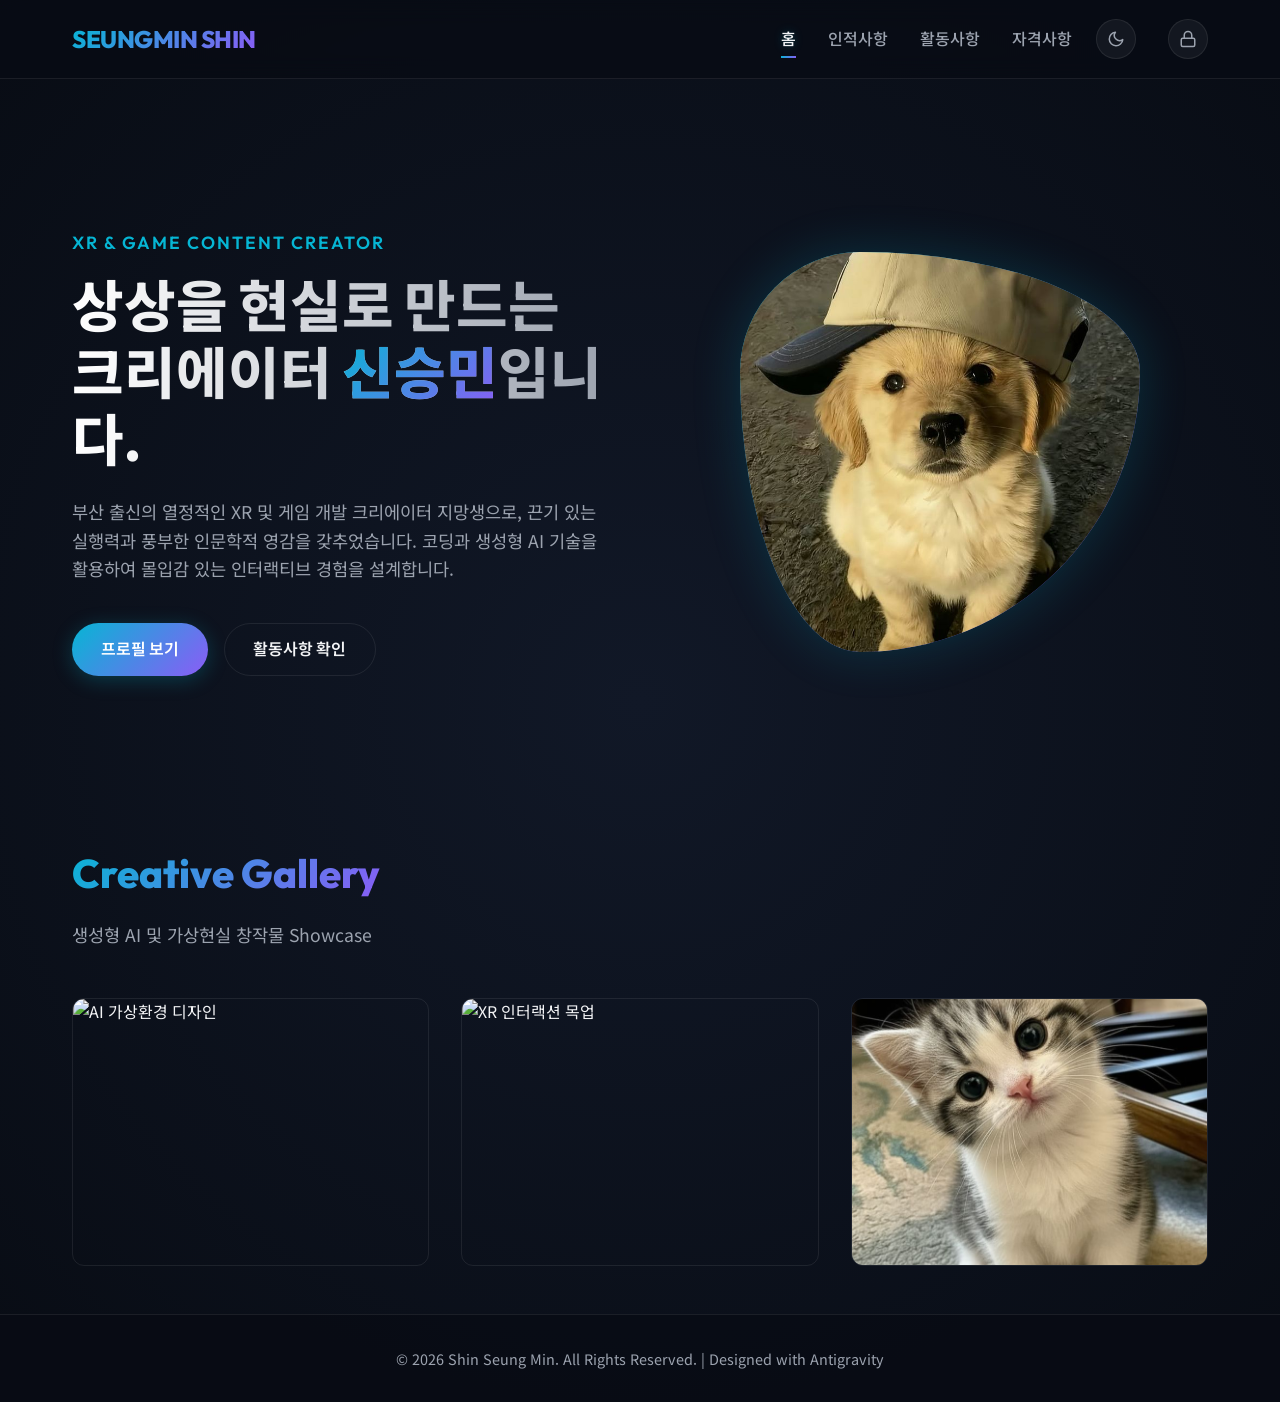
==== index.html @ 19f522e4 "Add files via upload" ====
<!DOCTYPE html>
<html lang="ko">
<head>
  <meta charset="UTF-8">
  <meta name="viewport" content="width=device-width, initial-scale=1.0">
  <title>신승민 포트폴리오 | 홈</title>
  <meta name="description" content="XR 크리에이터 & 웹 개발자 신승민의 포트폴리오 웹사이트입니다.">
  <link rel="stylesheet" href="style.css">
</head>
<body>

  <!-- Navigation Header -->
  <header>
    <div class="nav-container">
      <div class="logo">
        <a href="index.html">SEUNGMIN SHIN</a>
      </div>
      <nav>
        <ul class="nav-menu">
          <li><a href="index.html" class="active">홈</a></li>
          <li><a href="profile.html">인적사항</a></li>
          <li><a href="activities.html">활동사항</a></li>
          <li><a href="skills.html">자격사항</a></li>
        </ul>
      </nav>
      <button id="themeToggle" class="theme-toggle-btn" title="테마 변경" aria-label="테마 변경">
        <svg class="sun-icon" xmlns="http://www.w3.org/2000/svg" width="18" height="18" viewBox="0 0 24 24" fill="none" stroke="currentColor" stroke-width="2" stroke-linecap="round" stroke-linejoin="round">
          <circle cx="12" cy="12" r="5"></circle>
          <line x1="12" y1="1" x2="12" y2="3"></line>
          <line x1="12" y1="21" x2="12" y2="23"></line>
          <line x1="4.22" y1="4.22" x2="5.64" y2="5.64"></line>
          <line x1="18.36" y1="18.36" x2="19.78" y2="19.78"></line>
          <line x1="1" y1="12" x2="3" y2="12"></line>
          <line x1="21" y1="12" x2="23" y2="12"></line>
          <line x1="4.22" y1="19.78" x2="5.64" y2="18.36"></line>
          <line x1="18.36" y1="5.64" x2="19.78" y2="4.22"></line>
        </svg>
        <svg class="moon-icon" xmlns="http://www.w3.org/2000/svg" width="18" height="18" viewBox="0 0 24 24" fill="none" stroke="currentColor" stroke-width="2" stroke-linecap="round" stroke-linejoin="round">
          <path d="M21 12.79A9 9 0 1 1 11.21 3 7 7 0 0 0 21 12.79z"></path>
        </svg>
      </button>
      <a href="admin.html" class="admin-login-btn" title="관리자 모드 로그인" aria-label="관리자 로그인">
        <svg xmlns="http://www.w3.org/2000/svg" width="18" height="18" viewBox="0 0 24 24" fill="none" stroke="currentColor" stroke-width="2" stroke-linecap="round" stroke-linejoin="round">
          <rect x="3" y="11" width="18" height="11" rx="2" ry="2"></rect>
          <path d="M7 11V7a5 5 0 0 1 10 0v4"></path>
        </svg>
      </a>
      <button class="menu-toggle" aria-label="메뉴 열기">
        <span></span>
        <span></span>
        <span></span>
      </button>
    </div>
  </header>

  <!-- Main Content -->
  <main>
    <!-- Hero Section -->
    <section class="hero-section">
      <div class="hero-content">
        <div class="hero-subtitle">XR & Game Content Creator</div>
        <h1 class="hero-title">상상을 현실로 만드는<br>크리에이터 <span>신승민</span>입니다.</h1>
        <p class="hero-desc">
          부산 출신의 열정적인 XR 및 게임 개발 크리에이터 지망생으로, 끈기 있는 실행력과 풍부한 인문학적 영감을 갖추었습니다. 
          코딩과 생성형 AI 기술을 활용하여 몰입감 있는 인터랙티브 경험을 설계합니다.
        </p>
        <div class="hero-actions">
          <a href="profile.html" class="btn btn-primary">프로필 보기</a>
          <a href="activities.html" class="btn btn-secondary">활동사항 확인</a>
        </div>
      </div>
      <div class="hero-image-container">
        <div class="hero-image-wrapper">
          <img src="./images/dog.jpg" alt="반려견 dog 이미지" class="hero-image">
        </div>
      </div>
    </section>

    <!-- Project Gallery / Showcase Section -->
    <section class="gallery-section">
      <h2 class="section-title">Creative Gallery</h2>
      <p class="section-subtitle">생성형 AI 및 가상현실 창작물 Showcase</p>
      
      <div class="gallery-grid">
        <!-- Gallery Item 1 -->
        <div class="gallery-item">
          <img src="./images/AI로%20만들어봄%201.png" alt="AI 가상환경 디자인" class="gallery-img">
          <div class="gallery-overlay">
            <h3 class="gallery-title">AI 가상환경 디자인</h3>
            <p class="gallery-desc">생성형 AI 프롬프트 엔지니어링을 통한 입체 공간 시각화</p>
          </div>
        </div>

        <!-- Gallery Item 2 -->
        <div class="gallery-item">
          <img src="./images/ai2.png" alt="XR 인터랙션 목업" class="gallery-img">
          <div class="gallery-overlay">
            <h3 class="gallery-title">XR 콘텐츠 디자인</h3>
            <p class="gallery-desc">사용자 몰입감을 극대화한 가상공간 그래픽 개발</p>
          </div>
        </div>

        <!-- Gallery Item 3 -->
        <div class="gallery-item">
          <img src="./images/고양이1.jpg" alt="반려묘 고양이 컨셉" class="gallery-img">
          <div class="gallery-overlay">
            <h3 class="gallery-title">반려묘 고양이 컨셉</h3>
            <p class="gallery-desc">친근하고 따뜻한 느낌을 주는 반려동물 캐릭터 디자인</p>
          </div>
        </div>
      </div>
    </section>
  </main>

  <!-- Footer -->
  <footer>
    <p>&copy; 2026 Shin Seung Min. All Rights Reserved. | Designed with Antigravity</p>
  </footer>

  <script src="script.js"></script>
</body>
</html>
---- style.css ----
/* Google Fonts import */
@import url('https://fonts.googleapis.com/css2?family=Noto+Sans+KR:wght@300;400;500;700;900&family=Outfit:wght@300;400;500;600;700;800&display=swap');

/* Design System - CSS Variables */
:root {
  --bg-color: #080c14;
  --bg-gradient: radial-gradient(circle at 50% 50%, #111827 0%, #080c14 100%);
  --panel-bg: rgba(17, 24, 39, 0.7);
  --panel-border: rgba(255, 255, 255, 0.08);
  --panel-border-hover: rgba(6, 182, 212, 0.3);
  
  --primary-color: #06b6d4; /* Neon Cyan */
  --primary-gradient: linear-gradient(135deg, #06b6d4 0%, #8b5cf6 100%);
  --secondary-color: #8b5cf6; /* Electric Violet */
  --text-main: #f3f4f6;
  --text-muted: #9ca3af;
  --text-glow: 0 0 20px rgba(6, 182, 212, 0.5);
  
  --font-heading: 'Outfit', 'Noto Sans KR', sans-serif;
  --font-body: 'Noto Sans KR', sans-serif;
  
  --transition-smooth: all 0.4s cubic-bezier(0.16, 1, 0.3, 1);

  --header-bg: rgba(8, 12, 20, 0.8);
  --footer-bg: rgba(8, 12, 20, 0.9);
  --mobile-nav-bg: rgba(8, 12, 20, 0.95);
}

/* Light Mode Theme Variables */
:root[data-theme="light"] {
  --bg-color: #f8fafc;
  --bg-gradient: radial-gradient(circle at 50% 50%, #f1f5f9 0%, #e2e8f0 100%);
  --panel-bg: rgba(255, 255, 255, 0.7);
  --panel-border: rgba(0, 0, 0, 0.08);
  --panel-border-hover: rgba(6, 182, 212, 0.4);
  
  --primary-color: #0891b2;
  --primary-gradient: linear-gradient(135deg, #0891b2 0%, #7c3aed 100%);
  --secondary-color: #7c3aed;
  --text-main: #0f172a;
  --text-muted: #475569;
  --text-glow: 0 0 20px rgba(8, 145, 178, 0.3);
  
  --header-bg: rgba(248, 250, 252, 0.8);
  --footer-bg: rgba(241, 245, 249, 0.9);
  --mobile-nav-bg: rgba(248, 250, 252, 0.95);
}

/* Reset */
* {
  margin: 0;
  padding: 0;
  box-sizing: border-box;
}

body {
  background-color: var(--bg-color);
  background-image: var(--bg-gradient);
  color: var(--text-main);
  font-family: var(--font-body);
  min-height: 100vh;
  display: flex;
  flex-direction: column;
  overflow-x: hidden;
  line-height: 1.6;
}

/* Header & Navigation */
header {
  position: sticky;
  top: 0;
  z-index: 100;
  background: var(--header-bg);
  backdrop-filter: blur(12px);
  -webkit-backdrop-filter: blur(12px);
  border-bottom: 1px solid var(--panel-border);
}

.nav-container {
  max-width: 1200px;
  margin: 0 auto;
  padding: 1.2rem 2rem;
  display: flex;
  justify-content: space-between;
  align-items: center;
}

.logo {
  margin-right: auto;
}

.logo a {
  font-family: var(--font-heading);
  font-size: 1.5rem;
  font-weight: 800;
  text-decoration: none;
  background: var(--primary-gradient);
  -webkit-background-clip: text;
  -webkit-text-fill-color: transparent;
  letter-spacing: -0.5px;
}

.admin-login-btn {
  margin-left: 2rem;
  color: var(--text-muted);
  display: inline-flex;
  align-items: center;
  justify-content: center;
  width: 40px;
  height: 40px;
  border-radius: 50%;
  background: rgba(255, 255, 255, 0.05);
  border: 1px solid var(--panel-border);
  transition: var(--transition-smooth);
  cursor: pointer;
  z-index: 10;
}

.admin-login-btn:hover {
  color: var(--primary-color);
  border-color: var(--primary-color);
  background: rgba(6, 182, 212, 0.1);
  box-shadow: var(--text-glow);
  transform: translateY(-2px);
}

.admin-login-btn svg {
  transition: transform 0.3s ease;
}

.admin-login-btn:hover svg {
  transform: scale(1.1);
}

.nav-menu {
  display: flex;
  list-style: none;
  gap: 2rem;
}

.nav-menu a {
  color: var(--text-muted);
  text-decoration: none;
  font-weight: 500;
  font-size: 1rem;
  transition: var(--transition-smooth);
  position: relative;
  padding: 0.5rem 0;
}

.nav-menu a:hover,
.nav-menu a.active {
  color: var(--text-main);
  text-shadow: 0 0 10px rgba(6, 182, 212, 0.3);
}

.nav-menu a::after {
  content: '';
  position: absolute;
  bottom: 0;
  left: 0;
  width: 0;
  height: 2px;
  background: var(--primary-gradient);
  transition: var(--transition-smooth);
}

.nav-menu a:hover::after,
.nav-menu a.active::after {
  width: 100%;
}

/* Mobile Menu Button */
.menu-toggle {
  display: none;
  flex-direction: column;
  gap: 6px;
  cursor: pointer;
  background: none;
  border: none;
}

.menu-toggle span {
  display: block;
  width: 25px;
  height: 2px;
  background-color: var(--text-main);
  transition: var(--transition-smooth);
}

/* Base Layout */
main {
  flex: 1;
  max-width: 1200px;
  width: 100%;
  margin: 0 auto;
  padding: 3rem 2rem;
}

/* Footer */
footer {
  border-top: 1px solid var(--panel-border);
  background: var(--footer-bg);
  padding: 2rem;
  text-align: center;
  font-size: 0.9rem;
  color: var(--text-muted);
}

footer a {
  color: var(--primary-color);
  text-decoration: none;
}

/* Buttons */
.btn {
  display: inline-flex;
  align-items: center;
  justify-content: center;
  padding: 0.8rem 1.8rem;
  border-radius: 50px;
  font-weight: 600;
  text-decoration: none;
  transition: var(--transition-smooth);
  cursor: pointer;
  font-family: var(--font-heading);
}

.btn-primary {
  background: var(--primary-gradient);
  color: #fff;
  border: none;
  box-shadow: 0 4px 20px rgba(6, 182, 212, 0.25);
}

.btn-primary:hover {
  transform: translateY(-3px);
  box-shadow: 0 8px 30px rgba(6, 182, 212, 0.4), var(--text-glow);
}

.btn-secondary {
  background: transparent;
  color: var(--text-main);
  border: 1px solid var(--panel-border);
}

.btn-secondary:hover {
  background: rgba(255, 255, 255, 0.05);
  border-color: var(--primary-color);
  transform: translateY(-2px);
}

/* Cards & Glassmorphism */
.glass-card {
  background: var(--panel-bg);
  border: 1px solid var(--panel-border);
  border-radius: 16px;
  padding: 2.5rem;
  backdrop-filter: blur(16px);
  -webkit-backdrop-filter: blur(16px);
  transition: var(--transition-smooth);
}

.glass-card:hover {
  border-color: var(--panel-border-hover);
  transform: translateY(-5px);
  box-shadow: 0 12px 40px rgba(6, 182, 212, 0.08);
}

/* Hero Section */
.hero-section {
  display: flex;
  align-items: center;
  justify-content: space-between;
  gap: 4rem;
  min-height: calc(100vh - 250px);
  padding: 2rem 0;
}

.hero-content {
  flex: 1;
}

.hero-subtitle {
  font-family: var(--font-heading);
  font-size: 1.1rem;
  color: var(--primary-color);
  font-weight: 600;
  letter-spacing: 2px;
  text-transform: uppercase;
  margin-bottom: 1rem;
}

.hero-title {
  font-family: var(--font-heading);
  font-size: 3.5rem;
  font-weight: 800;
  line-height: 1.2;
  margin-bottom: 1.5rem;
  background: linear-gradient(to right, #fff, var(--text-muted));
  -webkit-background-clip: text;
  -webkit-text-fill-color: transparent;
}

.hero-title span {
  background: var(--primary-gradient);
  -webkit-background-clip: text;
  -webkit-text-fill-color: transparent;
}

.hero-desc {
  font-size: 1.1rem;
  color: var(--text-muted);
  margin-bottom: 2.5rem;
  max-width: 550px;
}

.hero-actions {
  display: flex;
  gap: 1rem;
}

.hero-image-container {
  flex: 1;
  display: flex;
  justify-content: center;
  align-items: center;
  position: relative;
}

.hero-image-wrapper {
  position: relative;
  width: 400px;
  height: 400px;
  border-radius: 30% 70% 70% 30% / 30% 30% 70% 70%;
  background: var(--primary-gradient);
  animation: morphing 15s ease-in-out infinite alternate;
  overflow: hidden;
  box-shadow: 0 0 50px rgba(6, 182, 212, 0.2);
}

.hero-image {
  width: 100%;
  height: 100%;
  object-fit: cover;
  transition: var(--transition-smooth);
}

/* Animations */
@keyframes morphing {
  0% {
    border-radius: 30% 70% 70% 30% / 30% 30% 70% 70%;
  }
  25% {
    border-radius: 58% 42% 75% 25% / 76% 46% 54% 24%;
  }
  50% {
    border-radius: 50% 50% 33% 67% / 55% 27% 73% 45%;
  }
  75% {
    border-radius: 33% 67% 58% 42% / 63% 68% 32% 37%;
  }
  100% {
    border-radius: 30% 70% 70% 30% / 30% 30% 70% 70%;
  }
}

/* Profile Section styles */
.section-title {
  font-family: var(--font-heading);
  font-size: 2.5rem;
  font-weight: 800;
  margin-bottom: 1rem;
  background: var(--primary-gradient);
  -webkit-background-clip: text;
  -webkit-text-fill-color: transparent;
  display: inline-block;
}

.section-subtitle {
  color: var(--text-muted);
  margin-bottom: 3rem;
  font-size: 1.1rem;
}

.profile-layout {
  display: grid;
  grid-template-columns: 1fr 2fr;
  gap: 3rem;
}

.profile-sidebar {
  display: flex;
  flex-direction: column;
  align-items: center;
  text-align: center;
  gap: 2rem;
}

.profile-pic-container {
  width: 220px;
  height: 220px;
  border-radius: 50%;
  border: 3px solid var(--primary-color);
  overflow: hidden;
  box-shadow: 0 0 25px rgba(6, 182, 212, 0.2);
}

.profile-pic {
  width: 100%;
  height: 100%;
  object-fit: cover;
}

.profile-meta-info {
  width: 100%;
}

.profile-meta-item {
  display: flex;
  justify-content: space-between;
  padding: 0.8rem 0;
  border-bottom: 1px solid var(--panel-border);
}

.profile-meta-label {
  color: var(--text-muted);
  font-weight: 500;
}

.profile-meta-val {
  font-weight: 600;
  color: var(--text-main);
}

.profile-main-content {
  display: flex;
  flex-direction: column;
  gap: 2.5rem;
}

.about-intro-text {
  font-size: 1.15rem;
  line-height: 1.8;
  color: var(--text-main);
}

.keyword-grid {
  display: grid;
  grid-template-columns: repeat(auto-fit, minmax(220px, 1fr));
  gap: 1.5rem;
}

.keyword-card {
  padding: 1.5rem;
  background: rgba(255, 255, 255, 0.02);
  border: 1px solid var(--panel-border);
  border-radius: 12px;
  transition: var(--transition-smooth);
}

.keyword-card:hover {
  border-color: var(--secondary-color);
  background: rgba(139, 92, 246, 0.05);
}

.keyword-title {
  font-size: 1.1rem;
  font-weight: 700;
  margin-bottom: 0.5rem;
  color: var(--primary-color);
}

.keyword-desc {
  font-size: 0.95rem;
  color: var(--text-muted);
}

/* Activities Grid */
.timeline-container {
  position: relative;
  max-width: 800px;
  margin: 0 auto;
}

.timeline-container::before {
  content: '';
  position: absolute;
  top: 0;
  bottom: 0;
  left: 31px;
  width: 2px;
  background: rgba(255, 255, 255, 0.08);
}

.timeline-item {
  position: relative;
  padding-left: 5rem;
  margin-bottom: 3.5rem;
}

.timeline-dot {
  position: absolute;
  left: 20px;
  top: 6px;
  width: 24px;
  height: 24px;
  border-radius: 50%;
  background: var(--bg-color);
  border: 4px solid var(--primary-color);
  box-shadow: 0 0 10px rgba(6, 182, 212, 0.5);
  z-index: 2;
}

.timeline-date {
  font-family: var(--font-heading);
  font-weight: 700;
  color: var(--primary-color);
  margin-bottom: 0.5rem;
  font-size: 1.1rem;
}

.timeline-title {
  font-size: 1.3rem;
  font-weight: 700;
  margin-bottom: 0.5rem;
}

.timeline-subtitle {
  color: var(--secondary-color);
  font-size: 0.95rem;
  font-weight: 600;
  margin-bottom: 1rem;
}

.timeline-body {
  color: var(--text-muted);
}

.timeline-body ul {
  padding-left: 1.2rem;
  margin-top: 0.5rem;
}

.timeline-body li {
  margin-bottom: 0.4rem;
}

/* Skills and Certifications Layout */
.skills-container {
  display: grid;
  grid-template-columns: 1fr 1fr;
  gap: 3rem;
}

.skill-section-title {
  font-size: 1.6rem;
  font-weight: 700;
  margin-bottom: 2rem;
  border-left: 4px solid var(--primary-color);
  padding-left: 0.8rem;
}

.skill-list {
  display: flex;
  flex-direction: column;
  gap: 1.8rem;
}

.skill-item {
  display: flex;
  flex-direction: column;
  gap: 0.5rem;
}

.skill-name-container {
  display: flex;
  justify-content: space-between;
  font-weight: 600;
}

.skill-progress-bg {
  height: 8px;
  background: rgba(255, 255, 255, 0.06);
  border-radius: 4px;
  overflow: hidden;
}

.skill-progress-bar {
  height: 100%;
  background: var(--primary-gradient);
  border-radius: 4px;
}

.cert-card-grid {
  display: flex;
  flex-direction: column;
  gap: 1.5rem;
}

.cert-card {
  display: flex;
  align-items: center;
  gap: 1.5rem;
  padding: 1.5rem;
  background: rgba(255, 255, 255, 0.02);
  border: 1px solid var(--panel-border);
  border-radius: 12px;
}

.cert-icon {
  font-size: 2rem;
  color: var(--primary-color);
  background: rgba(6, 182, 212, 0.1);
  width: 50px;
  height: 50px;
  border-radius: 10px;
  display: flex;
  align-items: center;
  justify-content: center;
}

.cert-info h4 {
  font-size: 1.1rem;
  font-weight: 700;
  margin-bottom: 0.2rem;
}

.cert-info p {
  font-size: 0.9rem;
  color: var(--text-muted);
}

.cert-status {
  margin-left: auto;
  padding: 0.3rem 0.8rem;
  border-radius: 20px;
  font-size: 0.8rem;
  font-weight: 600;
}

.cert-status.acquired {
  background: rgba(16, 185, 129, 0.15);
  color: #10b981;
  border: 1px solid rgba(16, 185, 129, 0.3);
}

.cert-status.preparing {
  background: rgba(245, 158, 11, 0.15);
  color: #f59e0b;
  border: 1px solid rgba(245, 158, 11, 0.3);
}

/* Image Showcase component */
.gallery-section {
  margin-top: 4rem;
}

.gallery-grid {
  display: grid;
  grid-template-columns: repeat(auto-fit, minmax(280px, 1fr));
  gap: 2rem;
  margin-top: 2rem;
}

.gallery-item {
  position: relative;
  border-radius: 12px;
  overflow: hidden;
  border: 1px solid var(--panel-border);
  aspect-ratio: 4 / 3;
}

.gallery-img {
  width: 100%;
  height: 100%;
  object-fit: cover;
  transition: var(--transition-smooth);
}

.gallery-overlay {
  position: absolute;
  inset: 0;
  background: linear-gradient(to top, rgba(8, 12, 20, 0.95) 0%, rgba(8, 12, 20, 0.4) 60%, transparent 100%);
  display: flex;
  flex-direction: column;
  justify-content: flex-end;
  padding: 1.5rem;
  opacity: 0;
  transition: var(--transition-smooth);
}

.gallery-item:hover .gallery-overlay {
  opacity: 1;
}

.gallery-item:hover .gallery-img {
  transform: scale(1.08);
}

.gallery-title {
  font-size: 1.1rem;
  font-weight: 700;
  color: #fff;
  margin-bottom: 0.3rem;
}

.gallery-desc {
  font-size: 0.85rem;
  color: var(--text-muted);
}

/* Contact Info Box */
.contact-container {
  display: grid;
  grid-template-columns: 1fr 1fr;
  gap: 2rem;
  margin-top: 2rem;
}

.contact-info-list {
  display: flex;
  flex-direction: column;
  gap: 1.5rem;
}

.contact-item {
  display: flex;
  align-items: center;
  gap: 1rem;
}

.contact-icon {
  width: 45px;
  height: 45px;
  border-radius: 50%;
  background: rgba(6, 182, 212, 0.1);
  color: var(--primary-color);
  display: flex;
  align-items: center;
  justify-content: center;
  font-weight: 700;
}

.contact-details h5 {
  font-size: 0.9rem;
  color: var(--text-muted);
  text-transform: uppercase;
}

.contact-details p {
  font-size: 1.1rem;
  font-weight: 600;
}

/* Responsive Styles */
@media (max-width: 992px) {
  .hero-section {
    flex-direction: column-reverse;
    text-align: center;
    gap: 2rem;
    padding-top: 1rem;
    min-height: auto;
  }
  .hero-desc {
    margin: 0 auto 2rem;
  }
  .hero-actions {
    justify-content: center;
  }
  .hero-image-wrapper {
    width: 300px;
    height: 300px;
  }
  .profile-layout {
    grid-template-columns: 1fr;
    gap: 3rem;
  }
  .skills-container {
    grid-template-columns: 1fr;
  }
}

@media (max-width: 768px) {
  .nav-menu {
    display: none; /* Mobile menu can be toggled */
    position: absolute;
    top: 100%;
    left: 0;
    width: 100%;
    background: var(--mobile-nav-bg);
    flex-direction: column;
    padding: 2rem;
    border-bottom: 1px solid var(--panel-border);
    gap: 1.5rem;
    text-align: center;
  }
  .nav-menu.active {
    display: flex;
  }
  .menu-toggle {
    display: flex;
    margin-left: 1.5rem;
  }
  .menu-toggle.active span:nth-child(1) {
    transform: rotate(45deg) translate(6px, 6px);
  }
  .menu-toggle.active span:nth-child(2) {
    opacity: 0;
  }
  .menu-toggle.active span:nth-child(3) {
    transform: rotate(-45deg) translate(6px, -6px);
  }
  .hero-title {
    font-size: 2.5rem;
  }
  .timeline-container::before {
    left: 15px;
  }
  .timeline-item {
    padding-left: 3rem;
  }
  .timeline-dot {
    left: 4px;
  }
}

/* Form Styles (used in admin login) */
.login-card-container {
  display: flex;
  justify-content: center;
  align-items: center;
  min-height: calc(100vh - 250px);
}

.login-card {
  max-width: 400px;
  width: 100%;
  text-align: center;
}

.login-title {
  font-family: var(--font-heading);
  font-size: 2rem;
  font-weight: 800;
  margin-bottom: 2rem;
  background: var(--primary-gradient);
  -webkit-background-clip: text;
  -webkit-text-fill-color: transparent;
  display: inline-block;
}

.form-group {
  margin-bottom: 1.5rem;
  text-align: left;
}

.form-group label {
  display: block;
  font-size: 0.9rem;
  color: var(--text-muted);
  margin-bottom: 0.5rem;
  font-weight: 500;
}

.form-input {
  width: 100%;
  padding: 0.8rem 1.2rem;
  border-radius: 8px;
  background: rgba(255, 255, 255, 0.03);
  border: 1px solid var(--panel-border);
  color: var(--text-main);
  font-size: 1rem;
  font-family: var(--font-body);
  transition: var(--transition-smooth);
}

.form-input:focus {
  outline: none;
  border-color: var(--primary-color);
  background: rgba(6, 182, 212, 0.05);
  box-shadow: 0 0 15px rgba(6, 182, 212, 0.15);
}

.login-btn {
  width: 100%;
  margin-top: 1rem;
}

.back-to-home {
  margin-top: 1.5rem;
  display: inline-block;
  font-size: 0.9rem;
  color: var(--text-muted);
  text-decoration: none;
  transition: var(--transition-smooth);
}

.back-to-home:hover {
  color: var(--primary-color);
}

/* Theme Toggle Button Styling */
.theme-toggle-btn {
  margin-left: 1.5rem;
  color: var(--text-muted);
  display: inline-flex;
  align-items: center;
  justify-content: center;
  width: 40px;
  height: 40px;
  border-radius: 50%;
  background: rgba(255, 255, 255, 0.05);
  border: 1px solid var(--panel-border);
  transition: var(--transition-smooth);
  cursor: pointer;
  z-index: 10;
}

.theme-toggle-btn:hover {
  color: var(--primary-color);
  border-color: var(--primary-color);
  background: rgba(6, 182, 212, 0.1);
  box-shadow: var(--text-glow);
  transform: translateY(-2px);
}

.theme-toggle-btn svg {
  transition: transform 0.3s ease;
}

.theme-toggle-btn:hover svg {
  transform: rotate(20deg) scale(1.1);
}

/* Toggle icon display based on theme */
:root[data-theme="light"] .sun-icon {
  display: block;
}
:root[data-theme="light"] .moon-icon {
  display: none;
}
.sun-icon {
  display: none;
}
.moon-icon {
  display: block;
}
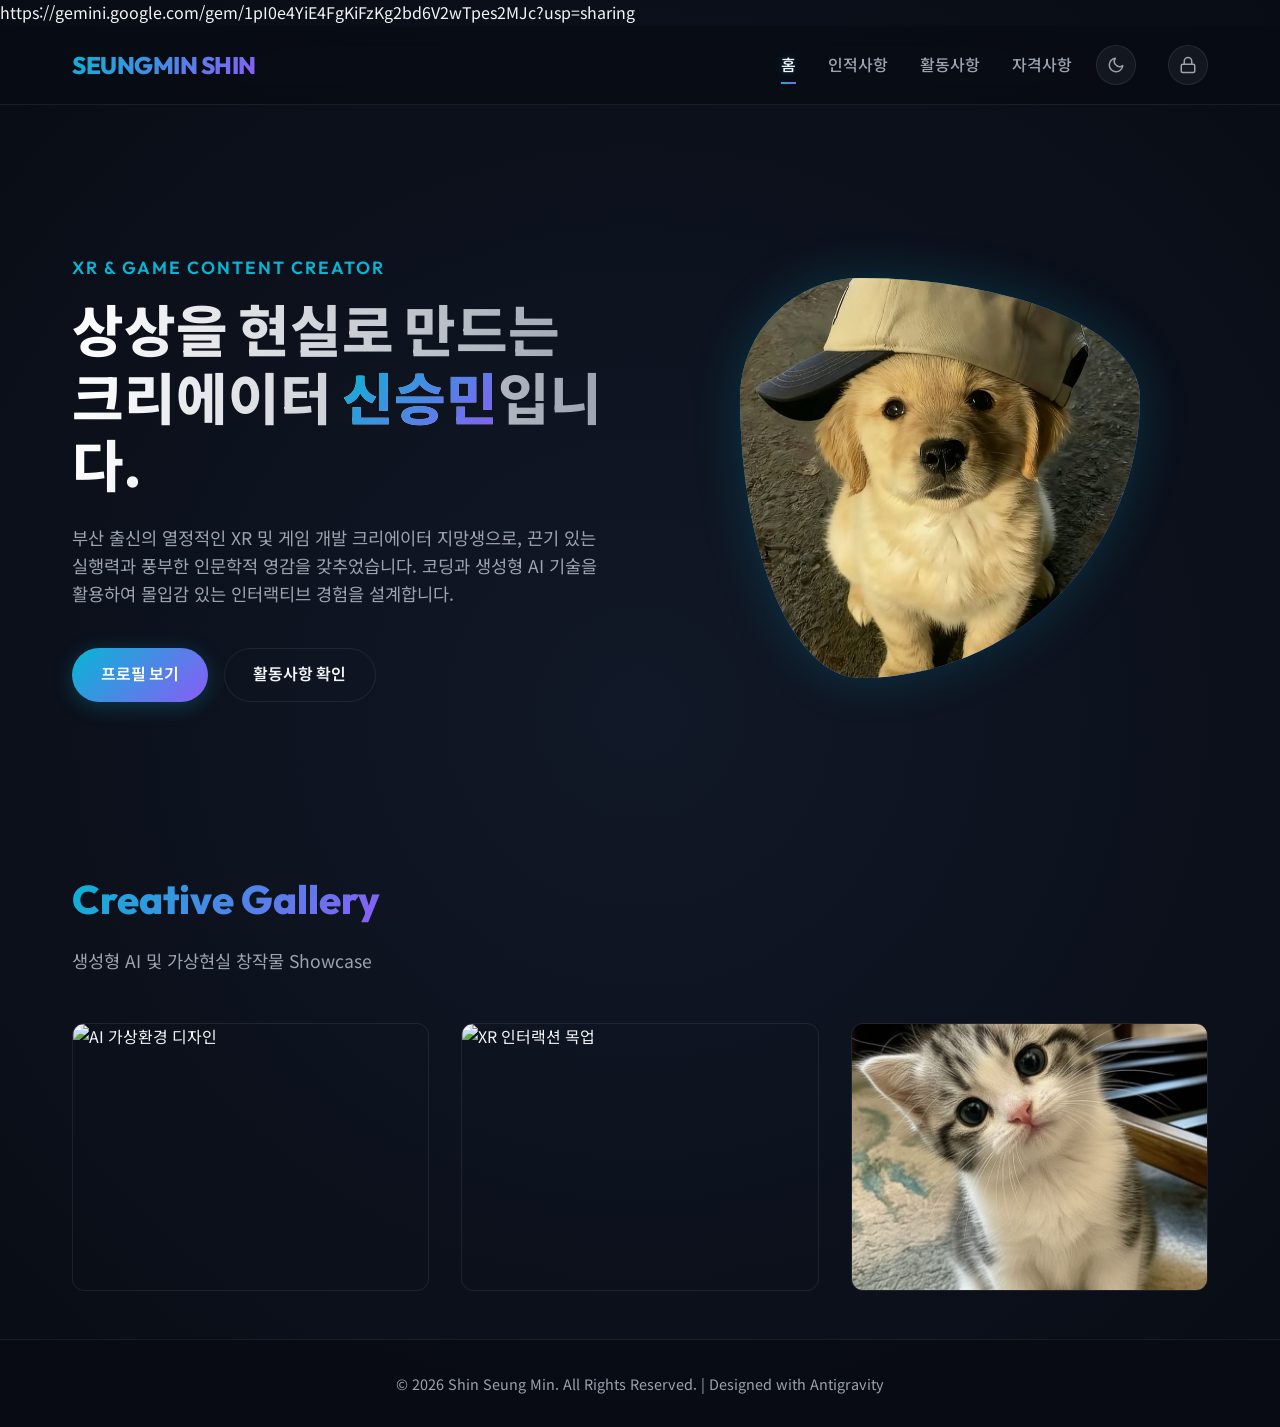
==== commit 6e719523: "Add Google Gemini link to index.html Added a link to the Google Gemini sharing page." ====
--- a/index.html
+++ b/index.html
@@ -6,6 +6,7 @@
   <title>신승민 포트폴리오 | 홈</title>
   <meta name="description" content="XR 크리에이터 & 웹 개발자 신승민의 포트폴리오 웹사이트입니다.">
   <link rel="stylesheet" href="style.css">
+  https://gemini.google.com/gem/1pI0e4YiE4FgKiFzKg2bd6V2wTpes2MJc?usp=sharing
 </head>
 <body>
 
